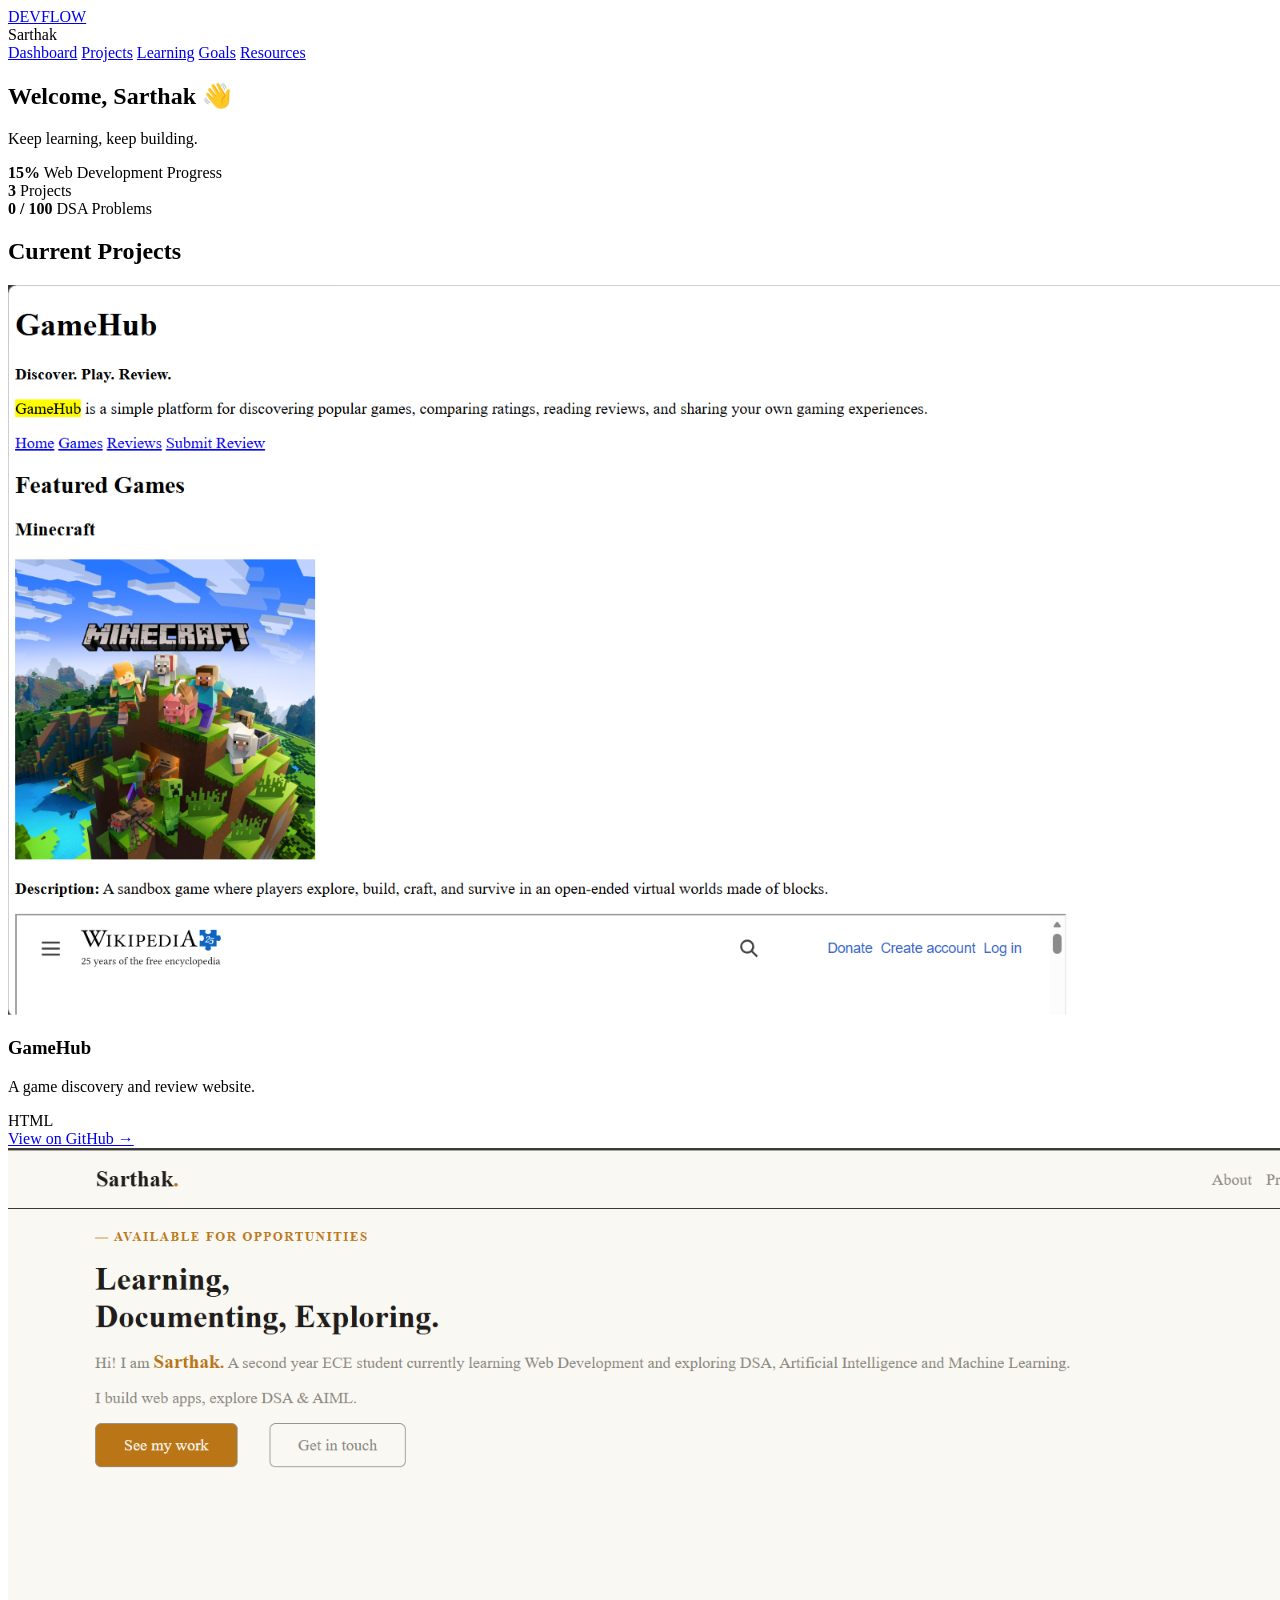
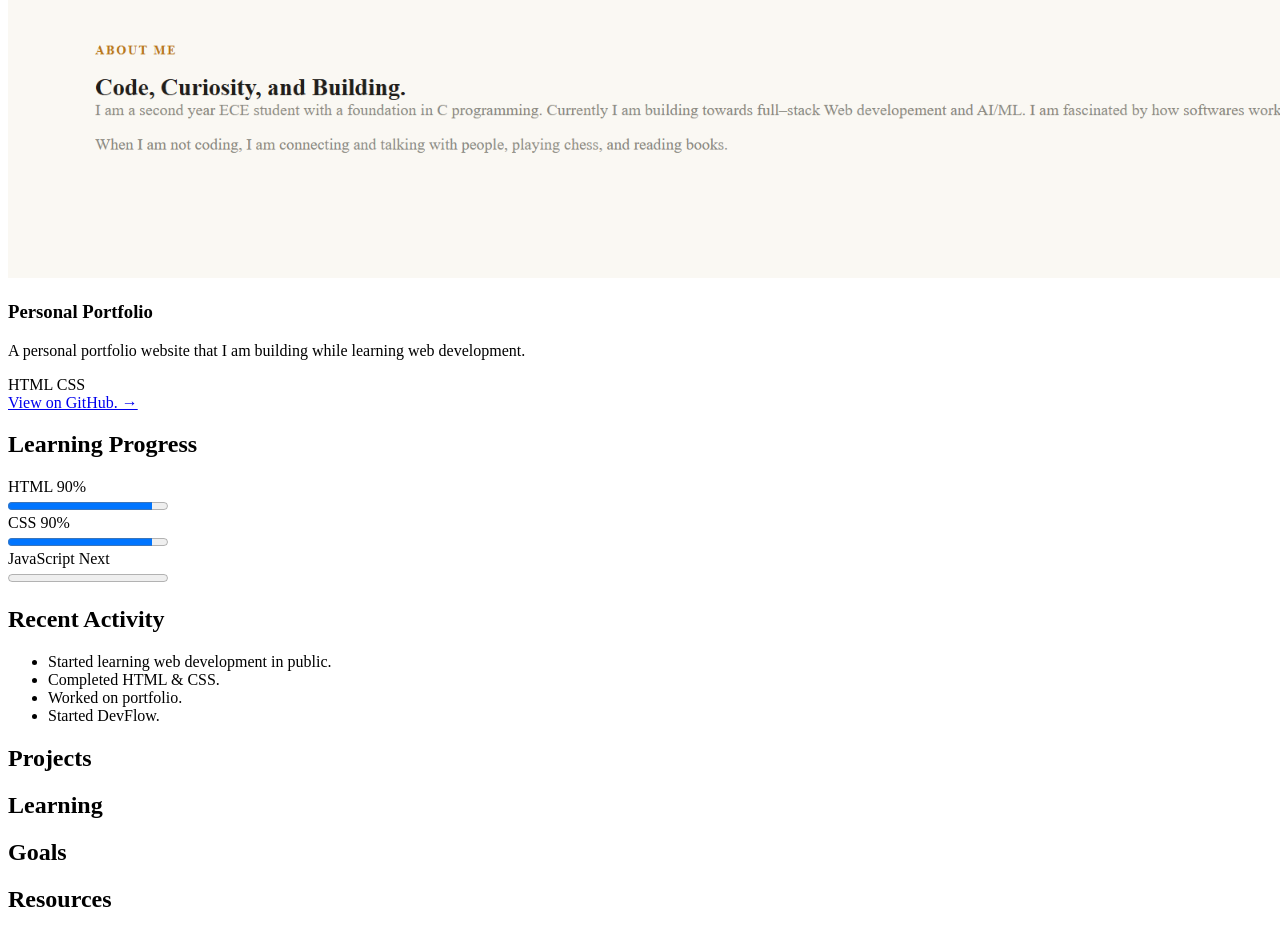
==== index.html @ 1671e9c2 "feat: add dashboard HTML structure" ====
<!doctype html>
<html lang="en">
  <head>
    <meta charset="UTF-8" />
    <meta name="viewport" content="width=device-width, initial-scale=1.0" />
    <link rel="stylesheet" href="style.css" />
    <link rel="preconnect" href="https://fonts.googleapis.com" />
    <link rel="preconnect" href="https://fonts.gstatic.com" crossorigin />

    <link
      href="https://fonts.googleapis.com/css2?family=IBM+Plex+Mono:wght@400;500;600&family=IBM+Plex+Sans:wght@400;500;600;700&display=swap"
      rel="stylesheet"
    />
    <title>DevFlow &mdash; Developer Productivity Dashboard</title>
  </head>

  <body>
    <header class="header">
      <a href="index.html" class="logo">DEVFLOW</a>

      <div class="profile">
        <span class="username">Sarthak</span>
      </div>
    </header>

    <aside class="sidebar">
      <nav>
        <a href="#dashboard">Dashboard</a>
        <a href="#projects">Projects</a>
        <a href="#learning">Learning</a>
        <a href="#goals">Goals</a>
        <a href="#resources">Resources</a>
      </nav>
    </aside>

    <main>
      <section id="dashboard">
        <header class="welcome">
          <h1>Welcome, Sarthak 👋</h1>
          <p>Keep learning, keep building.</p>
        </header>

        <div class="stats">
          <article class="stat-card">
            <strong>15%</strong>
            <span>Web Development Progress</span>
          </article>

          <article class="stat-card">
            <strong>3</strong>
            <span>Projects</span>
          </article>

          <article class="stat-card">
            <strong>0 / 100</strong>
            <span>DSA Problems</span>
          </article>
        </div>

        <section class="current-projects">
          <h2>Current Projects</h2>

          <article class="project-card">
            <img
              src="images/gamehub.png"
              alt="Screenshot of the GameHub website"
            />

            <div class="project-content">
              <h3>GameHub</h3>

              <p>A game discovery and review website.</p>

              <div class="project-tech">
                <span>HTML</span>
              </div>

              <a href="https://github.com/sarthakhire/web-dev-learning">
                View on GitHub &rarr;
              </a>
            </div>
          </article>

          <article class="project-card">
            <img
              src="images/portfolio.png"
              alt="Screenshot of portfolio website."
            />

            <div class="project-content">
              <h3>Personal Portfolio</h3>

              <p>
                A personal portfolio website that I am building while learning
                web development.
              </p>

              <div class="project-stack">
                <span>HTML</span>
                <span>CSS</span>
              </div>

              <a href="https://github.com/sarthakhire/sarthak-portfolio"
                >View on GitHub. &rarr;</a
              >
            </div>
          </article>
        </section>

        <div class="dashboard-bottom">
          <section class="learning-progress">
            <h2>Learning Progress</h2>

            <div class="progress-item">
              <div class="progress-label">
                <span>HTML</span>
                <span>90%</span>
              </div>
              <progress id="html" value="90" max="100"></progress>
            </div>

            <div class="progress-item">
              <div class="progress-label">
                <span>CSS</span>
                <span>90%</span>
              </div>
              <progress id="css" value="90" max="100"></progress>
            </div>

            <div class="progress-item">
              <div class="progress-label">
                <span>JavaScript</span>
                <span>Next</span>
              </div>
              <progress id="javascript" value="0" max="100"></progress>
            </div>
          </section>

          <section class="activity">
            <h2>Recent Activity</h2>
            <ul>
              <li>Started learning web development in public.</li>
              <li>Completed HTML &amp; CSS.</li>
              <li>Worked on portfolio.</li>
              <li>Started DevFlow.</li>
            </ul>
          </section>
        </div>
      </section>

      <section id="projects">
        <h2>Projects</h2>
      </section>
      <section id="learning">
        <h2>Learning</h2>
      </section>
      <section id="goals">
        <h2>Goals</h2>
      </section>
      <section id="resources">
        <h2>Resources</h2>
      </section>
    </main>
  </body>
</html>
---- style.css ----
:root {
    --background: #0F1024;
    --surface: #1A1B3A;
    --primary: #F5A623;
    --secondary: #7C7FE2;

    --text: #F0F0F5;
    --text-secondary: #A0A0C0;
}
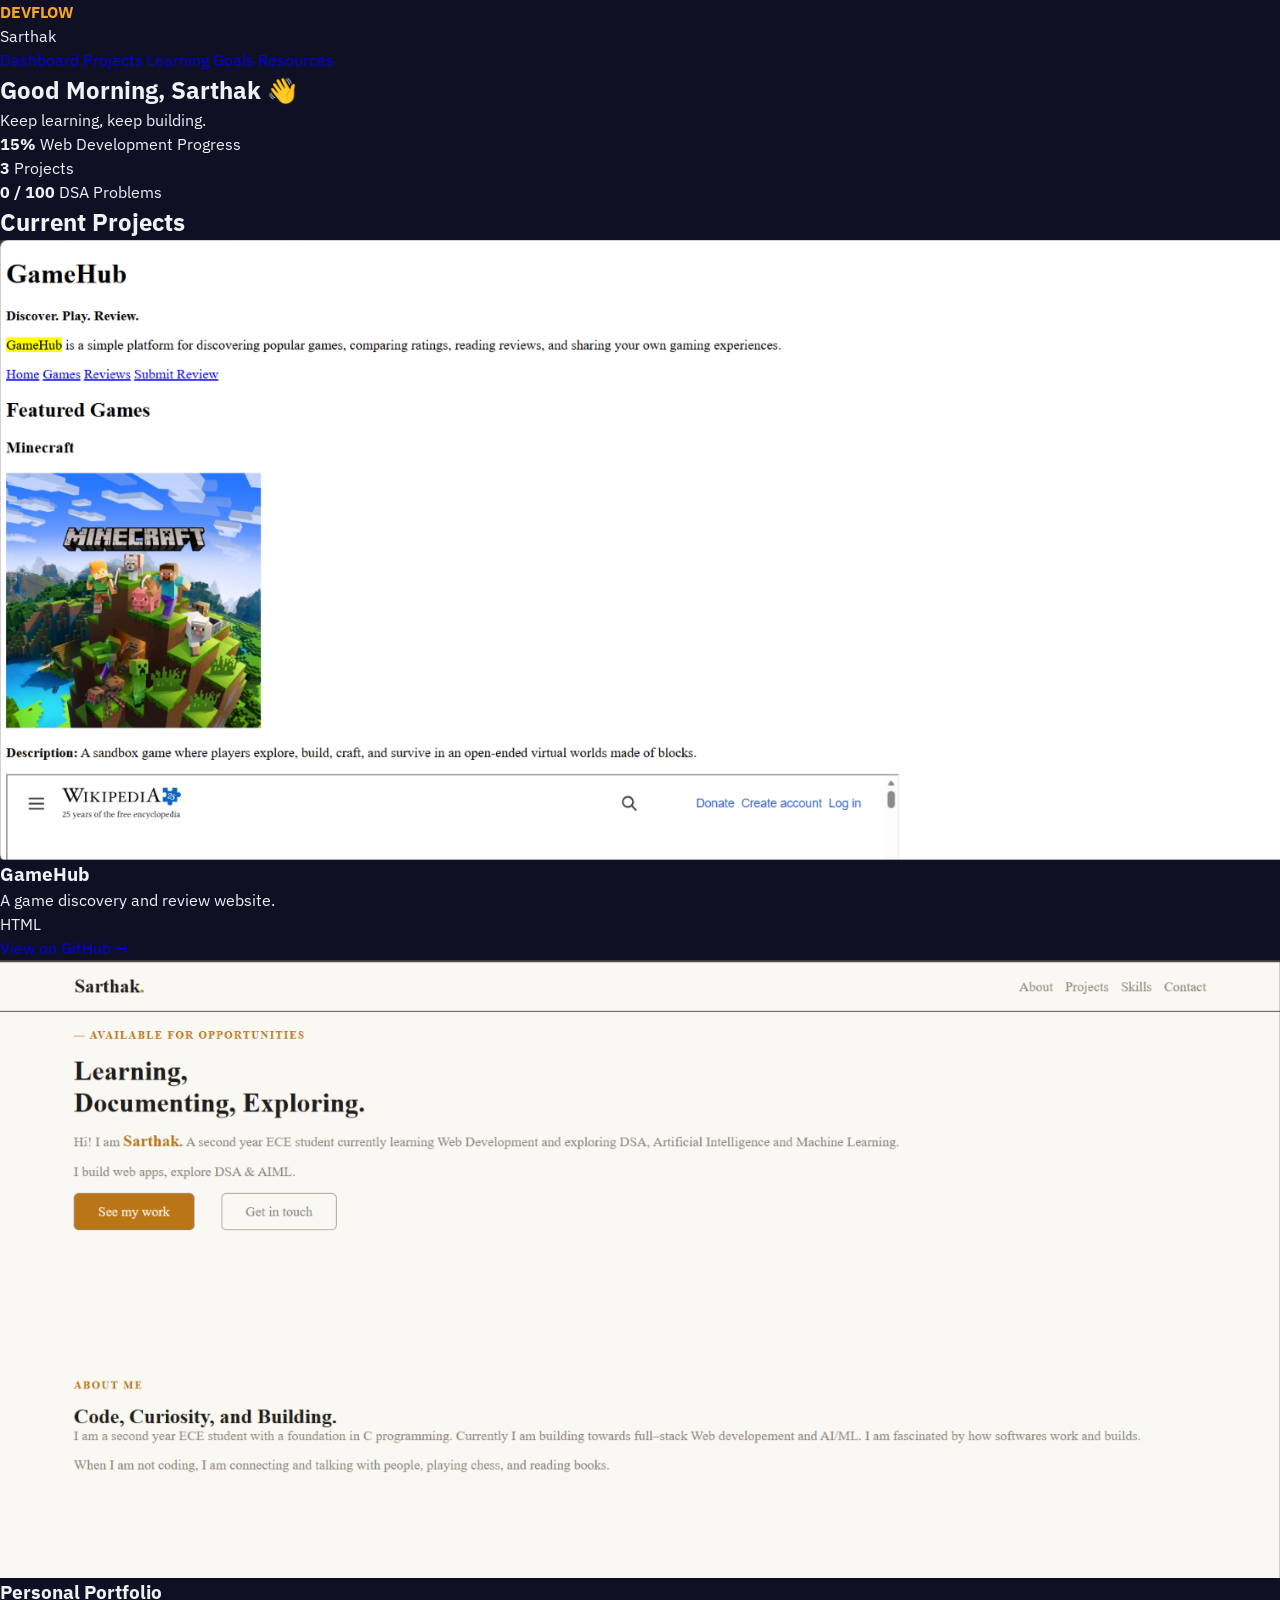
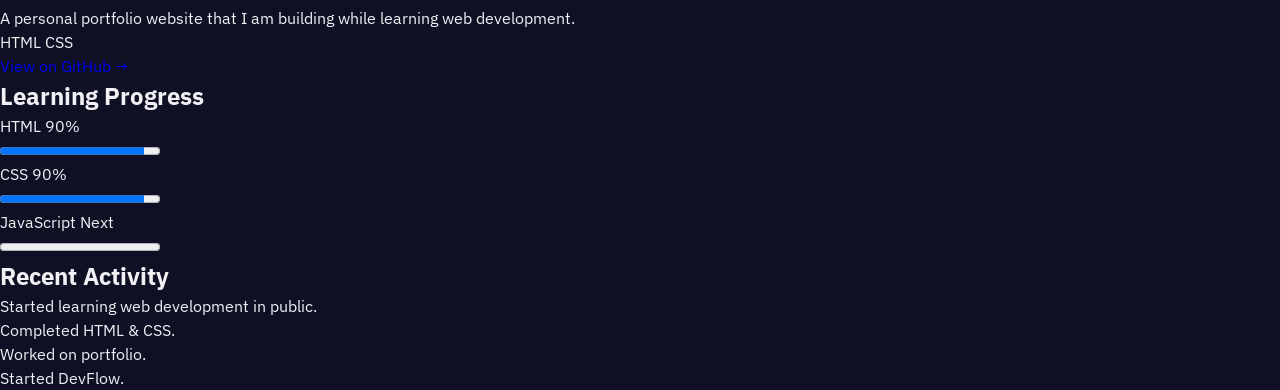
==== commit a607be82: "feat: Add CSS for styling" ====
--- a/index.html
+++ b/index.html
@@ -25,18 +25,18 @@
 
     <aside class="sidebar">
       <nav>
-        <a href="#dashboard">Dashboard</a>
-        <a href="#projects">Projects</a>
-        <a href="#learning">Learning</a>
-        <a href="#goals">Goals</a>
-        <a href="#resources">Resources</a>
+        <a href="index.html">Dashboard</a>
+        <a href="projects.html">Projects</a>
+        <a href="learning.html">Learning</a>
+        <a href="goals.html">Goals</a>
+        <a href="resources.html">Resources</a>
       </nav>
     </aside>
 
     <main>
       <section id="dashboard">
         <header class="welcome">
-          <h1>Welcome, Sarthak 👋</h1>
+          <h1>Good Morning, Sarthak 👋</h1>
           <p>Keep learning, keep building.</p>
         </header>
 
@@ -71,11 +71,15 @@
 
               <p>A game discovery and review website.</p>
 
-              <div class="project-tech">
+              <div class="project-stack">
                 <span>HTML</span>
               </div>
 
-              <a href="https://github.com/sarthakhire/web-dev-learning">
+              <a
+                href="https://github.com/sarthakhire/web-dev-learning"
+                target="_blank"
+                rel="noopener noreferrer"
+              >
                 View on GitHub &rarr;
               </a>
             </div>
@@ -84,7 +88,7 @@
           <article class="project-card">
             <img
               src="images/portfolio.png"
-              alt="Screenshot of portfolio website."
+              alt="Screenshot of Sarthak's personal portfolio website."
             />
 
             <div class="project-content">
@@ -100,8 +104,11 @@
                 <span>CSS</span>
               </div>
 
-              <a href="https://github.com/sarthakhire/sarthak-portfolio"
-                >View on GitHub. &rarr;</a
+              <a
+                href="https://github.com/sarthakhire/sarthak-portfolio"
+                target="_blank"
+                rel="noopener noreferrer"
+                >View on GitHub &rarr;</a
               >
             </div>
           </article>
@@ -147,20 +154,6 @@
           </section>
         </div>
       </section>
-
-      <section id="projects">
-        <h2>Projects</h2>
-      </section>
-      <section id="learning">
-        <h2>Learning</h2>
-      </section>
-      <section id="goals">
-        <h2>Goals</h2>
-      </section>
-      <section id="resources">
-        <h2>Resources</h2>
-      </section>
     </main>
   </body>
 </html>
-
--- a/style.css
+++ b/style.css
@@ -6,4 +6,39 @@
 
     --text: #F0F0F5;
     --text-secondary: #A0A0C0;
-}+}
+
+*{
+    margin: 0;
+    padding: 0;
+    box-sizing: border-box;
+
+}
+
+body {
+    background-color: var(--background);
+    color: var(--text);
+    font-family: 'IBM Plex Sans', sans-serif;
+    font-size: 1rem;
+    line-height: 1.5;
+    display: grid;
+}
+
+a {
+    text-decoration: none;
+}
+
+img {
+    max-width: 100%;
+    display: block;
+}
+
+ul {
+    list-style: none;
+}
+
+.logo {
+    color: var(--primary);
+    font-weight: 700;
+}
+
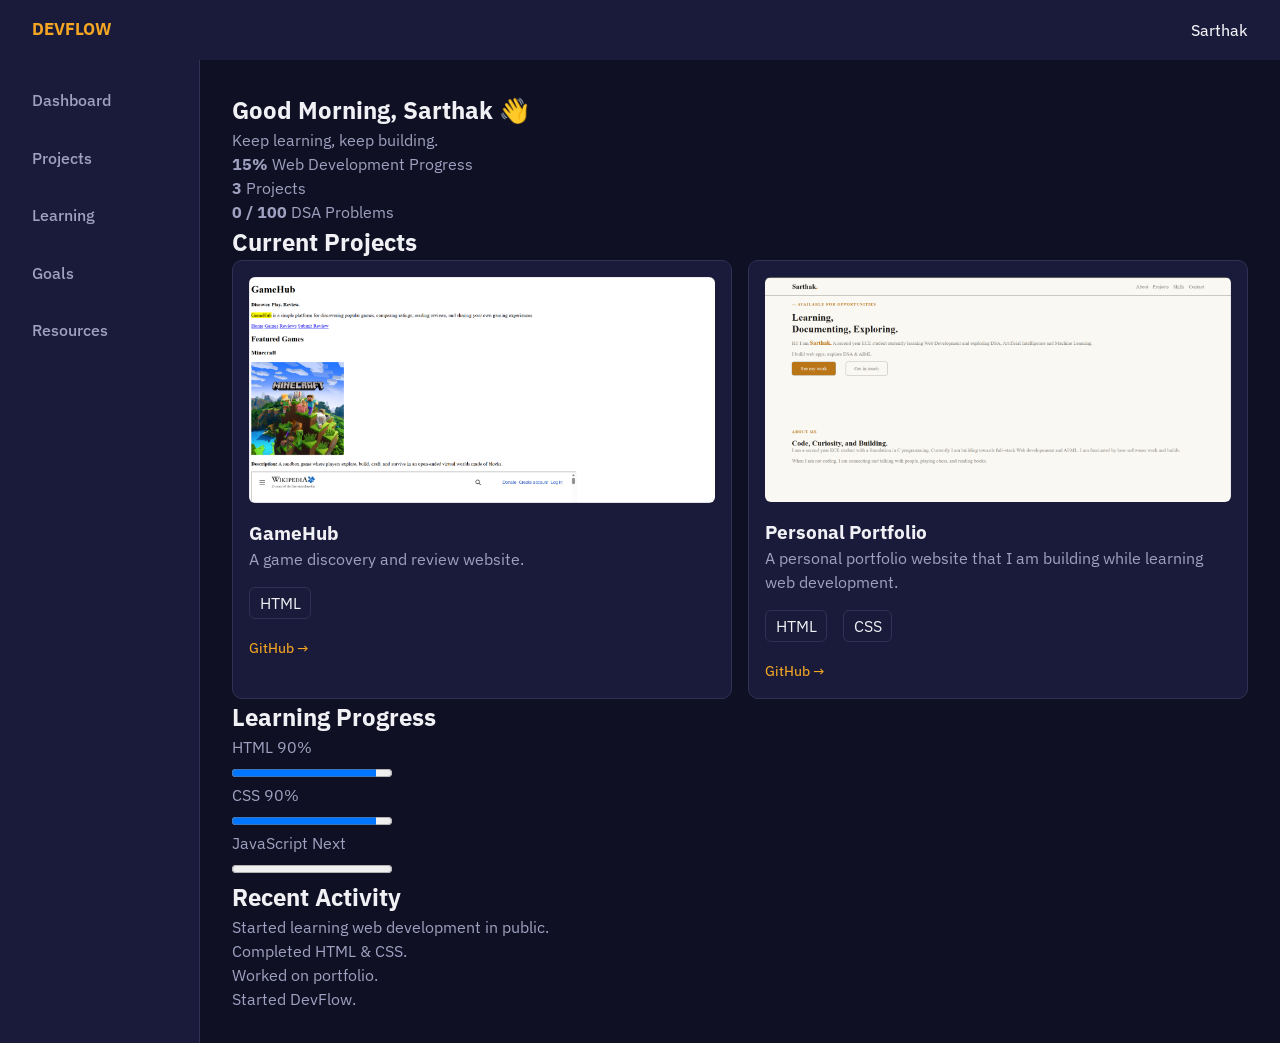
==== commit 21ec6a1d: "style: style project cards" ====
--- a/index.html
+++ b/index.html
@@ -60,58 +60,62 @@
         <section class="current-projects">
           <h2>Current Projects</h2>
 
-          <article class="project-card">
-            <img
-              src="images/gamehub.png"
-              alt="Screenshot of the GameHub website"
-            />
+          <div class="project-grid">
+            <article class="project-card">
+              <img
+                src="images/gamehub.png"
+                alt="Screenshot of the GameHub website"
+              />
 
-            <div class="project-content">
-              <h3>GameHub</h3>
+              <div class="project-content">
+                <h3>GameHub</h3>
 
-              <p>A game discovery and review website.</p>
+                <p>A game discovery and review website.</p>
 
-              <div class="project-stack">
-                <span>HTML</span>
+                <div class="project-stack">
+                  <span>HTML</span>
+                </div>
+
+                <a
+                  href="https://github.com/sarthakhire/web-dev-learning"
+                  target="_blank"
+                  rel="noopener noreferrer"
+                  class="github-link"
+                >
+                  GitHub &rarr;
+                </a>
               </div>
+            </article>
 
-              <a
-                href="https://github.com/sarthakhire/web-dev-learning"
-                target="_blank"
-                rel="noopener noreferrer"
-              >
-                View on GitHub &rarr;
-              </a>
-            </div>
-          </article>
+            <article class="project-card">
+              <img
+                src="images/portfolio.png"
+                alt="Screenshot of Sarthak's personal portfolio website."
+              />
 
-          <article class="project-card">
-            <img
-              src="images/portfolio.png"
-              alt="Screenshot of Sarthak's personal portfolio website."
-            />
+              <div class="project-content">
+                <h3>Personal Portfolio</h3>
 
-            <div class="project-content">
-              <h3>Personal Portfolio</h3>
+                <p>
+                  A personal portfolio website that I am building while learning
+                  web development.
+                </p>
 
-              <p>
-                A personal portfolio website that I am building while learning
-                web development.
-              </p>
+                <div class="project-stack">
+                  <span>HTML</span>
+                  <span>CSS</span>
+                </div>
 
-              <div class="project-stack">
-                <span>HTML</span>
-                <span>CSS</span>
+                <a
+                  href="https://github.com/sarthakhire/sarthak-portfolio"
+                  target="_blank"
+                  rel="noopener noreferrer"
+                  class="github-link"
+                  >GitHub &rarr;</a
+                >
               </div>
-
-              <a
-                href="https://github.com/sarthakhire/sarthak-portfolio"
-                target="_blank"
-                rel="noopener noreferrer"
-                >View on GitHub &rarr;</a
-              >
-            </div>
-          </article>
+            </article>
+          </div>
         </section>
 
         <div class="dashboard-bottom">
--- a/style.css
+++ b/style.css
@@ -1,44 +1,162 @@
 :root {
-    --background: #0F1024;
-    --surface: #1A1B3A;
-    --primary: #F5A623;
-    --secondary: #7C7FE2;
-
-    --text: #F0F0F5;
-    --text-secondary: #A0A0C0;
+  --background: #0f1024;
+  --surface: #1a1b3a;
+  --primary: #f5a623;
+  --secondary: #7c7ff2;
+  --text: #f0f0f5;
+  --text-secondary: #a0a0c0;
+  --border: #303154;
 }
 
-*{
-    margin: 0;
-    padding: 0;
-    box-sizing: border-box;
-
+* {
+  margin: 0;
+  padding: 0;
+  box-sizing: border-box;
 }
 
 body {
-    background-color: var(--background);
-    color: var(--text);
-    font-family: 'IBM Plex Sans', sans-serif;
-    font-size: 1rem;
-    line-height: 1.5;
-    display: grid;
+  background-color: var(--background);
+  color: var(--text-secondary);
+  font-family: "IBM Plex Sans", sans-serif;
+  font-size: 1rem;
+  line-height: 1.5;
+  display: grid;
+  grid-template-rows: 60px 1fr;
+  grid-template-columns: 200px 1fr;
+  grid-template-areas:
+    "header header"
+    "sidebar main";
+}
+
+.header {
+  grid-area: header;
+  display: flex;
+  justify-content: space-between;
+  align-items: center;
+  padding: 0.2rem 2rem;
+  background-color: var(--surface);
+  color: var(--text);
+}
+
+h1, h2, h3 {
+  color: var(--text);
+}
+
+.logo {
+  color: var(--primary);
+  font-size: 1.05rem;
+  font-weight: 700;
+  transition: transform 0.3s ease-out;
+}
+
+.logo:hover {
+  transform: scale(1.03);
+}
+
+.username {
+  font-weight: 450;
+  transition: font-weight 0.3s ease-in-out;
+}
+
+.sidebar {
+  grid-area: sidebar;
+  padding: 1rem;
+  background-color: var(--surface);
+  border-right: 1px solid var(--border);
+}
+
+nav {
+  display: flex;
+  flex-direction: column;
+  gap: 0.6rem;
+}
+
+nav a {
+  color: var(--text-secondary);
+  font-size: 1rem;
+  font-weight: 500;
+
+  border-radius: 8px;
+  padding: 0.75rem 1rem;
+  transition:
+    transform 0.2s ease-in-out,
+    color 0.2s ease-in-out;
+}
+
+nav a:hover {
+  transform: translateX(5px);
+  color: var(--text);
+}
+
+main {
+  grid-area: main;
+  padding: 2rem;
 }
 
 a {
-    text-decoration: none;
+  text-decoration: none;
 }
 
 img {
-    max-width: 100%;
-    display: block;
+  max-width: 100%;
+  display: block;
 }
 
 ul {
-    list-style: none;
+  list-style: none;
 }
 
-.logo {
-    color: var(--primary);
-    font-weight: 700;
+.project-grid {
+  display: grid;
+  grid-template-columns: 1fr 1fr;
+  gap: 1rem;
 }
 
+.project-card {
+  background-color: var(--surface);
+  border: 1px solid var(--border);
+  border-radius: 10px;
+  transition: border-color 0.3s linear;
+  padding: 1rem;
+}
+
+.project-card:hover {
+  border-color: var(--secondary);
+}
+
+.project-card img {
+  margin-bottom: 1rem;
+  width: 100%;
+  border-radius: 6px;
+}
+
+.project-content {
+  color: var(--text-secondary);
+}
+.project-content h3 {
+  color: var(--text);
+}
+
+.project-stack {
+  display: flex;
+  gap: 1rem;
+  color: var(--text);
+  margin-top: 1rem;
+  margin-bottom: 1rem;
+}
+
+.project-stack span {
+  border: 1px solid var(--border);
+  border-radius: 6px;
+  padding: 0.2rem 0.6rem;
+}
+
+.github-link {
+  color: var(--primary);
+  font-size: 0.85rem;
+  font-weight: 450;
+}
+
+.github-link:hover{
+  border-bottom: 1px solid var(--secondary);
+}
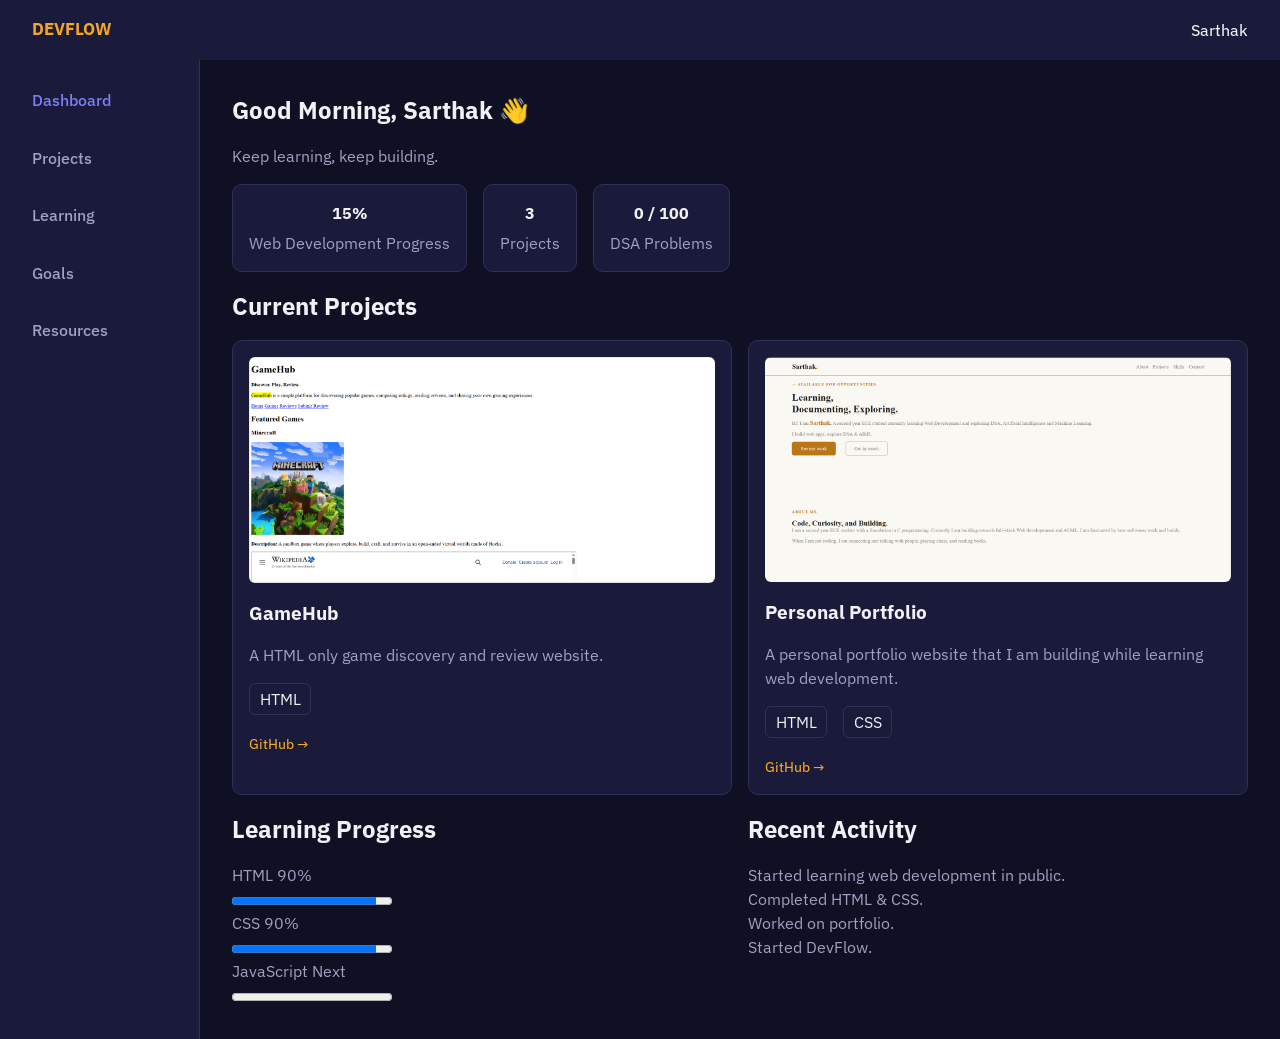
==== commit 26953493: "feat: add active state to dashboard" ====
--- a/index.html
+++ b/index.html
@@ -25,11 +25,11 @@
 
     <aside class="sidebar">
       <nav>
-        <a href="index.html">Dashboard</a>
-        <a href="projects.html">Projects</a>
-        <a href="learning.html">Learning</a>
-        <a href="goals.html">Goals</a>
-        <a href="resources.html">Resources</a>
+        <a href="index.html" class="active">Dashboard</a>
+        <a href="projects.html" >Projects</a>
+        <a href="learning.html" >Learning</a>
+        <a href="goals.html" >Goals</a>
+        <a href="resources.html" >Resources</a>
       </nav>
     </aside>
 
@@ -70,7 +70,7 @@
               <div class="project-content">
                 <h3>GameHub</h3>
 
-                <p>A game discovery and review website.</p>
+                <p>A HTML only game discovery and review website.</p>
 
                 <div class="project-stack">
                   <span>HTML</span>
--- a/style.css
+++ b/style.css
@@ -38,8 +38,15 @@
   color: var(--text);
 }
 
-h1, h2, h3 {
-  color: var(--text);
+h1,
+h2,
+h3 {
+  color: var(--text);
+  margin-bottom: 1rem;
+}
+
+.welcome {
+  margin-bottom: 1rem;
 }
 
 .logo {
@@ -55,7 +62,6 @@
 
 .username {
   font-weight: 450;
-  transition: font-weight 0.3s ease-in-out;
 }
 
 .sidebar {
@@ -88,6 +94,10 @@
   color: var(--text);
 }
 
+nav a.active {
+color:  var(--secondary);
+}
+
 main {
   grid-area: main;
   padding: 2rem;
@@ -104,19 +114,48 @@
 
 ul {
   list-style: none;
-}
-
-.project-grid {
-  display: grid;
-  grid-template-columns: 1fr 1fr;
-  gap: 1rem;
-}
-
-.project-card {
-  background-color: var(--surface);
+  padding: 0;
+  margin: 0;
+}
+
+.stats {
+  display: flex;
+  gap: 1rem;
+  margin-bottom: 1rem;
+}
+
+.stat-card {
+  background-color: var(--surface);
+  display: grid;
+  gap: 6px;
+  text-align: center;
   border: 1px solid var(--border);
   border-radius: 10px;
-  transition: border-color 0.3s linear;
+  padding: 1rem;
+  transition: border-color 0.3s ease;
+}
+
+.stat-card strong {
+  color: var(--text);
+  
+}
+
+.stat-card:hover {
+  border-color: var(--secondary);
+}
+
+.project-grid {
+  display: grid;
+  grid-template-columns: 1fr 1fr;
+  gap: 1rem;
+  margin-bottom: 1rem;
+}
+
+.project-card {
+  background-color: var(--surface);
+  border: 1px solid var(--border);
+  border-radius: 10px;
+  transition: border-color 0.3s ease;
   padding: 1rem;
 }
 
@@ -155,8 +194,17 @@
   color: var(--primary);
   font-size: 0.85rem;
   font-weight: 450;
-}
-
-.github-link:hover{
+  border-bottom: 1px solid transparent;
+  transition: border-color 0.2s ease;
+}
+
+.github-link:hover {
   border-bottom: 1px solid var(--secondary);
 }
+
+.dashboard-bottom {
+  display: grid;
+  grid-template-columns: 1fr 1fr;
+  gap: 1rem;
+}
+
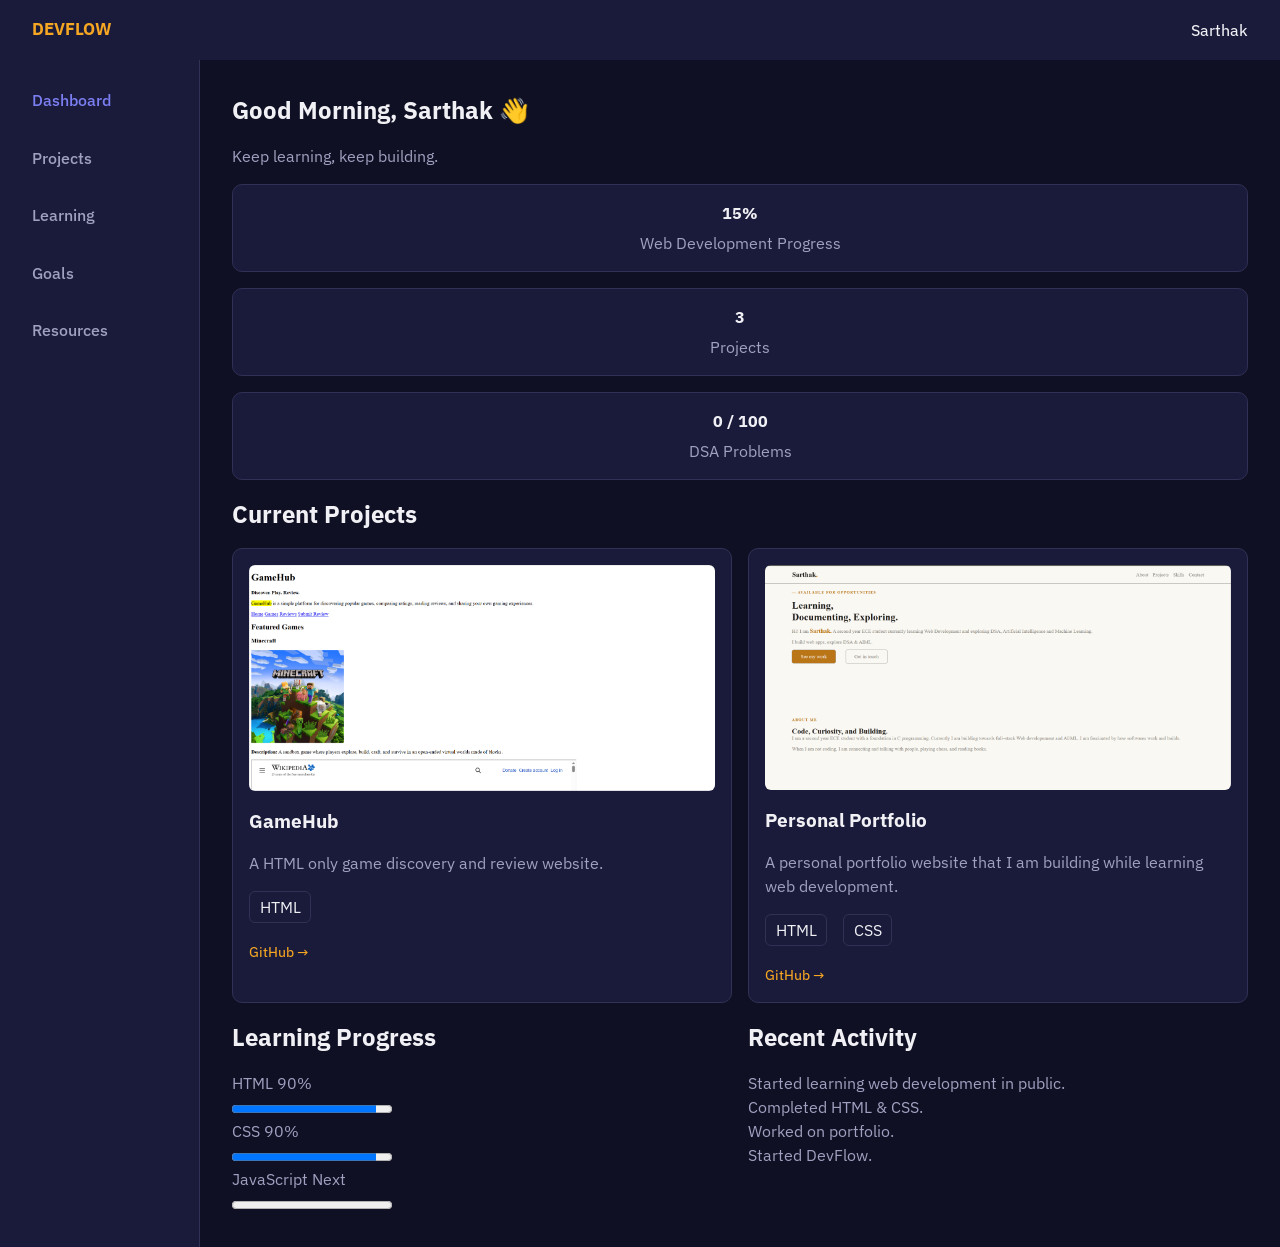
==== commit b8d858c5: "feat: add active link effect on navbar links" ====
--- a/index.html
+++ b/index.html
@@ -26,10 +26,10 @@
     <aside class="sidebar">
       <nav>
         <a href="index.html" class="active">Dashboard</a>
-        <a href="projects.html" >Projects</a>
-        <a href="learning.html" >Learning</a>
-        <a href="goals.html" >Goals</a>
-        <a href="resources.html" >Resources</a>
+        <a href="projects.html">Projects</a>
+        <a href="learning.html">Learning</a>
+        <a href="goals.html">Goals</a>
+        <a href="resources.html">Resources</a>
       </nav>
     </aside>
 
--- a/style.css
+++ b/style.css
@@ -119,7 +119,7 @@
 }
 
 .stats {
-  display: flex;
+  display: grid;
   gap: 1rem;
   margin-bottom: 1rem;
 }
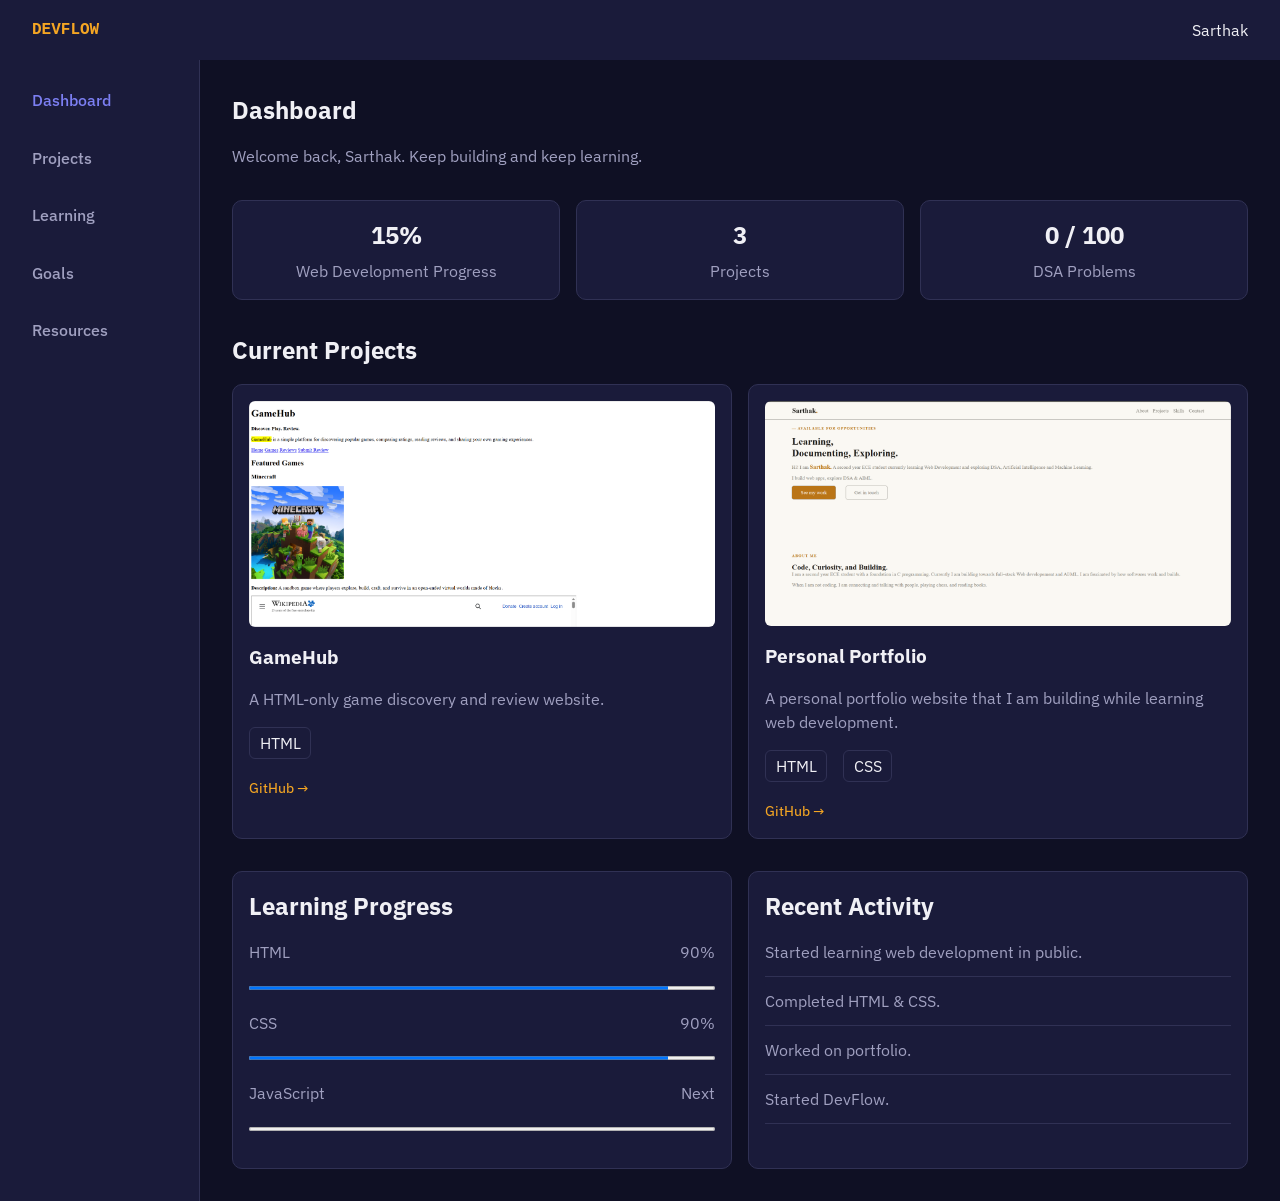
==== commit da1cf273: "add all other pages and styled them all" ====
--- a/index.html
+++ b/index.html
@@ -2,8 +2,10 @@
 <html lang="en">
   <head>
     <meta charset="UTF-8" />
+
     <meta name="viewport" content="width=device-width, initial-scale=1.0" />
-    <link rel="stylesheet" href="style.css" />
+
+    <!-- Google Fonts -->
     <link rel="preconnect" href="https://fonts.googleapis.com" />
     <link rel="preconnect" href="https://fonts.gstatic.com" crossorigin />
 
@@ -11,10 +13,15 @@
       href="https://fonts.googleapis.com/css2?family=IBM+Plex+Mono:wght@400;500;600&family=IBM+Plex+Sans:wght@400;500;600;700&display=swap"
       rel="stylesheet"
     />
-    <title>DevFlow &mdash; Developer Productivity Dashboard</title>
+
+    <!-- CSS -->
+    <link rel="stylesheet" href="style.css" />
+
+    <title>DevFlow | Dashboard</title>
   </head>
 
   <body>
+    <!-- Header -->
     <header class="header">
       <a href="index.html" class="logo">DEVFLOW</a>
 
@@ -23,6 +30,7 @@
       </div>
     </header>
 
+    <!-- Sidebar -->
     <aside class="sidebar">
       <nav>
         <a href="index.html" class="active">Dashboard</a>
@@ -33,131 +41,144 @@
       </nav>
     </aside>
 
+    <!-- Main Content -->
     <main>
-      <section id="dashboard">
-        <header class="welcome">
-          <h1>Good Morning, Sarthak 👋</h1>
-          <p>Keep learning, keep building.</p>
-        </header>
+      <!-- Welcome -->
+      <section class="welcome">
+        <h1>Dashboard</h1>
 
-        <div class="stats">
-          <article class="stat-card">
-            <strong>15%</strong>
-            <span>Web Development Progress</span>
+        <p>Welcome back, Sarthak. Keep building and keep learning.</p>
+      </section>
+
+      <!-- Statistics -->
+      <section class="stats">
+        <article class="stat-card">
+          <strong>15%</strong>
+          <span>Web Development Progress</span>
+        </article>
+
+        <article class="stat-card">
+          <strong>3</strong>
+          <span>Projects</span>
+        </article>
+
+        <article class="stat-card">
+          <strong>0 / 100</strong>
+          <span>DSA Problems</span>
+        </article>
+      </section>
+
+      <!-- Current Projects -->
+      <section class="current-projects">
+        <h2>Current Projects</h2>
+
+        <div class="project-grid">
+          <!-- GameHub -->
+          <article class="project-card">
+            <img
+              src="images/gamehub.png"
+              alt="Screenshot of the GameHub website"
+            />
+
+            <div class="project-content">
+              <h3>GameHub</h3>
+
+              <p>A HTML-only game discovery and review website.</p>
+
+              <div class="project-stack">
+                <span>HTML</span>
+              </div>
+
+              <a
+                href="https://github.com/sarthakhire/web-dev-learning"
+                target="_blank"
+                rel="noopener noreferrer"
+                class="github-link"
+              >
+                GitHub &rarr;
+              </a>
+            </div>
           </article>
 
-          <article class="stat-card">
-            <strong>3</strong>
-            <span>Projects</span>
-          </article>
+          <!-- Portfolio -->
+          <article class="project-card">
+            <img
+              src="images/portfolio.png"
+              alt="Screenshot of Sarthak's personal portfolio website"
+            />
 
-          <article class="stat-card">
-            <strong>0 / 100</strong>
-            <span>DSA Problems</span>
+            <div class="project-content">
+              <h3>Personal Portfolio</h3>
+
+              <p>
+                A personal portfolio website that I am building while learning
+                web development.
+              </p>
+
+              <div class="project-stack">
+                <span>HTML</span>
+                <span>CSS</span>
+              </div>
+
+              <a
+                href="https://github.com/sarthakhire/sarthak-portfolio"
+                target="_blank"
+                rel="noopener noreferrer"
+                class="github-link"
+              >
+                GitHub &rarr;
+              </a>
+            </div>
           </article>
         </div>
+      </section>
 
-        <section class="current-projects">
-          <h2>Current Projects</h2>
+      <!-- Bottom Dashboard -->
+      <div class="dashboard-bottom">
+        <!-- Learning Progress -->
+        <section class="learning-progress">
+          <h2>Learning Progress</h2>
 
-          <div class="project-grid">
-            <article class="project-card">
-              <img
-                src="images/gamehub.png"
-                alt="Screenshot of the GameHub website"
-              />
+          <div class="progress-item">
+            <div class="progress-label">
+              <span>HTML</span>
+              <span>90%</span>
+            </div>
 
-              <div class="project-content">
-                <h3>GameHub</h3>
+            <progress id="html" value="90" max="100"></progress>
+          </div>
 
-                <p>A HTML only game discovery and review website.</p>
+          <div class="progress-item">
+            <div class="progress-label">
+              <span>CSS</span>
+              <span>90%</span>
+            </div>
 
-                <div class="project-stack">
-                  <span>HTML</span>
-                </div>
+            <progress id="css" value="90" max="100"></progress>
+          </div>
 
-                <a
-                  href="https://github.com/sarthakhire/web-dev-learning"
-                  target="_blank"
-                  rel="noopener noreferrer"
-                  class="github-link"
-                >
-                  GitHub &rarr;
-                </a>
-              </div>
-            </article>
+          <div class="progress-item">
+            <div class="progress-label">
+              <span>JavaScript</span>
+              <span>Next</span>
+            </div>
 
-            <article class="project-card">
-              <img
-                src="images/portfolio.png"
-                alt="Screenshot of Sarthak's personal portfolio website."
-              />
-
-              <div class="project-content">
-                <h3>Personal Portfolio</h3>
-
-                <p>
-                  A personal portfolio website that I am building while learning
-                  web development.
-                </p>
-
-                <div class="project-stack">
-                  <span>HTML</span>
-                  <span>CSS</span>
-                </div>
-
-                <a
-                  href="https://github.com/sarthakhire/sarthak-portfolio"
-                  target="_blank"
-                  rel="noopener noreferrer"
-                  class="github-link"
-                  >GitHub &rarr;</a
-                >
-              </div>
-            </article>
+            <progress id="javascript" value="0" max="100"></progress>
           </div>
         </section>
 
-        <div class="dashboard-bottom">
-          <section class="learning-progress">
-            <h2>Learning Progress</h2>
+        <!-- Recent Activity -->
+        <section class="activity">
+          <h2>Recent Activity</h2>
 
-            <div class="progress-item">
-              <div class="progress-label">
-                <span>HTML</span>
-                <span>90%</span>
-              </div>
-              <progress id="html" value="90" max="100"></progress>
-            </div>
-
-            <div class="progress-item">
-              <div class="progress-label">
-                <span>CSS</span>
-                <span>90%</span>
-              </div>
-              <progress id="css" value="90" max="100"></progress>
-            </div>
-
-            <div class="progress-item">
-              <div class="progress-label">
-                <span>JavaScript</span>
-                <span>Next</span>
-              </div>
-              <progress id="javascript" value="0" max="100"></progress>
-            </div>
-          </section>
-
-          <section class="activity">
-            <h2>Recent Activity</h2>
-            <ul>
-              <li>Started learning web development in public.</li>
-              <li>Completed HTML &amp; CSS.</li>
-              <li>Worked on portfolio.</li>
-              <li>Started DevFlow.</li>
-            </ul>
-          </section>
-        </div>
-      </section>
+          <ul>
+            <li>Started learning web development in public.</li>
+            <li>Completed HTML &amp; CSS.</li>
+            <li>Worked on portfolio.</li>
+            <li>Started DevFlow.</li>
+          </ul>
+        </section>
+      </div>
     </main>
   </body>
 </html>
--- a/style.css
+++ b/style.css
@@ -1,3 +1,7 @@
+/* ==================== */
+/* CSS Variables         */
+/* ==================== */
+
 :root {
   --background: #0f1024;
   --surface: #1a1b3a;
@@ -8,101 +12,16 @@
   --border: #303154;
 }
 
+/* ==================== */
+/* Reset                 */
+/* ==================== */
+
 * {
   margin: 0;
   padding: 0;
   box-sizing: border-box;
 }
 
-body {
-  background-color: var(--background);
-  color: var(--text-secondary);
-  font-family: "IBM Plex Sans", sans-serif;
-  font-size: 1rem;
-  line-height: 1.5;
-  display: grid;
-  grid-template-rows: 60px 1fr;
-  grid-template-columns: 200px 1fr;
-  grid-template-areas:
-    "header header"
-    "sidebar main";
-}
-
-.header {
-  grid-area: header;
-  display: flex;
-  justify-content: space-between;
-  align-items: center;
-  padding: 0.2rem 2rem;
-  background-color: var(--surface);
-  color: var(--text);
-}
-
-h1,
-h2,
-h3 {
-  color: var(--text);
-  margin-bottom: 1rem;
-}
-
-.welcome {
-  margin-bottom: 1rem;
-}
-
-.logo {
-  color: var(--primary);
-  font-size: 1.05rem;
-  font-weight: 700;
-  transition: transform 0.3s ease-out;
-}
-
-.logo:hover {
-  transform: scale(1.03);
-}
-
-.username {
-  font-weight: 450;
-}
-
-.sidebar {
-  grid-area: sidebar;
-  padding: 1rem;
-  background-color: var(--surface);
-  border-right: 1px solid var(--border);
-}
-
-nav {
-  display: flex;
-  flex-direction: column;
-  gap: 0.6rem;
-}
-
-nav a {
-  color: var(--text-secondary);
-  font-size: 1rem;
-  font-weight: 500;
-
-  border-radius: 8px;
-  padding: 0.75rem 1rem;
-  transition:
-    transform 0.2s ease-in-out,
-    color 0.2s ease-in-out;
-}
-
-nav a:hover {
-  transform: translateX(5px);
-  color: var(--text);
-}
-
-nav a.active {
-color:  var(--secondary);
-}
-
-main {
-  grid-area: main;
-  padding: 2rem;
-}
-
 a {
   text-decoration: none;
 }
@@ -118,93 +37,475 @@
   margin: 0;
 }
 
+/* ==================== */
+/* Body Layout           */
+/* ==================== */
+
+body {
+  background-color: var(--background);
+  color: var(--text-secondary);
+
+  font-family: "IBM Plex Sans", sans-serif;
+  font-size: 1rem;
+  line-height: 1.5;
+
+  display: grid;
+
+  grid-template-rows: 60px 1fr;
+  grid-template-columns: 200px 1fr;
+
+  grid-template-areas:
+    "header header"
+    "sidebar main";
+}
+
+/* ==================== */
+/* Header                */
+/* ==================== */
+
+.header {
+  grid-area: header;
+
+  background-color: var(--surface);
+  color: var(--text);
+
+  display: flex;
+  justify-content: space-between;
+  align-items: center;
+
+  padding: 0.2rem 2rem;
+}
+
+.logo {
+  color: var(--primary);
+
+  font-family: "IBM Plex Mono", monospace;
+  font-weight: 600;
+
+  transition: transform 0.2s ease-in-out;
+}
+
+.logo:hover {
+  transform: scale(1.03);
+}
+
+/* ==================== */
+/* Sidebar               */
+/* ==================== */
+
+.sidebar {
+  grid-area: sidebar;
+
+  background-color: var(--surface);
+
+  border-right: 1px solid var(--border);
+
+  padding: 1rem;
+}
+
+.sidebar nav {
+  display: flex;
+  flex-direction: column;
+  gap: 0.6rem;
+}
+
+/* ==================== */
+/* Navigation            */
+/* ==================== */
+
+nav a {
+  color: var(--text-secondary);
+
+  font-size: 1rem;
+  font-weight: 500;
+
+  border-radius: 8px;
+
+  padding: 0.75rem 1rem;
+
+  transition:
+    transform 0.2s ease-in-out,
+    color 0.2s ease-in-out;
+}
+
+nav a:hover {
+  transform: translateX(5px);
+  color: var(--text);
+}
+
+nav a.active {
+  color: var(--secondary);
+}
+
+/* ==================== */
+/* Main                  */
+/* ==================== */
+
+main {
+  grid-area: main;
+
+  padding: 2rem;
+}
+
+/* ==================== */
+/* Headings              */
+/* ==================== */
+
+h1,
+h2,
+h3 {
+  color: var(--text);
+
+  margin-bottom: 1rem;
+}
+
+/* ==================== */
+/* Welcome               */
+/* ==================== */
+
+.welcome {
+  margin-bottom: 2rem;
+}
+
+.welcome p {
+  color: var(--text-secondary);
+}
+
+/* ==================== */
+/* Statistics            */
+/* ==================== */
+
 .stats {
   display: grid;
+
+  grid-template-columns: repeat(3, 1fr);
+
   gap: 1rem;
+
+  margin-bottom: 2rem;
+}
+
+.stat-card {
+  background-color: var(--surface);
+
+  display: grid;
+  gap: 6px;
+
+  text-align: center;
+
+  border: 1px solid var(--border);
+  border-radius: 10px;
+
+  padding: 1rem;
+
+  transition: border-color 0.3s ease;
+}
+
+.stat-card strong {
+  color: var(--text);
+
+  font-size: 1.5rem;
+}
+
+.stat-card:hover {
+  border-color: var(--secondary);
+}
+
+/* ==================== */
+/* Current Projects      */
+/* ==================== */
+
+.current-projects {
+  margin-bottom: 2rem;
+}
+
+.project-grid {
+  display: grid;
+
+  grid-template-columns: 1fr 1fr;
+
+  gap: 1rem;
+}
+
+.project-card {
+  background-color: var(--surface);
+
+  border: 1px solid var(--border);
+  border-radius: 10px;
+
+  padding: 1rem;
+
+  transition: border-color 0.3s ease;
+}
+
+.project-card:hover {
+  border-color: var(--secondary);
+}
+
+.project-card img {
+  width: 100%;
+
   margin-bottom: 1rem;
-}
-
-.stat-card {
-  background-color: var(--surface);
-  display: grid;
-  gap: 6px;
-  text-align: center;
+
+  border-radius: 6px;
+}
+
+.project-content {
+  color: var(--text-secondary);
+}
+
+.project-content h3 {
+  color: var(--text);
+}
+
+/* ==================== */
+/* Project Stack         */
+/* ==================== */
+
+.project-stack {
+  display: flex;
+
+  gap: 1rem;
+
+  color: var(--text);
+
+  margin-top: 1rem;
+  margin-bottom: 1rem;
+}
+
+.project-stack span {
+  border: 1px solid var(--border);
+
+  border-radius: 6px;
+
+  padding: 0.2rem 0.6rem;
+}
+
+/* ==================== */
+/* GitHub Link           */
+/* ==================== */
+
+.github-link {
+  color: var(--primary);
+
+  font-size: 0.85rem;
+  font-weight: 450;
+
+  border-bottom: 1px solid transparent;
+
+  transition: border-color 0.2s ease;
+}
+
+.github-link:hover {
+  border-bottom-color: var(--secondary);
+}
+
+/* ==================== */
+/* Dashboard Bottom      */
+/* ==================== */
+
+.dashboard-bottom {
+  display: grid;
+
+  grid-template-columns: 1fr 1fr;
+
+  gap: 1rem;
+}
+
+.learning-progress,
+.activity {
+  background-color: var(--surface);
+
+  border: 1px solid var(--border);
+  border-radius: 10px;
+
+  padding: 1rem;
+}
+
+/* ==================== */
+/* Learning Progress     */
+/* ==================== */
+
+.progress-item {
+  margin-bottom: 1rem;
+}
+
+.progress-label {
+  display: flex;
+
+  justify-content: space-between;
+
+  margin-bottom: 0.4rem;
+}
+
+progress {
+  width: 100%;
+  height: 8px;
+}
+
+/* ==================== */
+/* Recent Activity       */
+/* ==================== */
+
+.activity ul {
+  display: flex;
+
+  flex-direction: column;
+
+  gap: 0.75rem;
+}
+
+.activity li {
+  color: var(--text-secondary);
+
+  padding-bottom: 0.75rem;
+
+  border-bottom: 1px solid var(--border);
+}
+
+.learning-page > p,
+.projects > p,
+.goals-page > p,
+.resources-page > p {
+  margin-bottom: 2rem;
+}
+
+/* Learning */
+
+.learning-section {
+  margin-bottom: 2rem;
+}
+
+.learning-section .learning-progress {
+  max-width: 800px;
+}
+
+/* Learning list */
+
+.learning-list {
+  display: flex;
+  flex-direction: column;
+  gap: 0.75rem;
+}
+
+.learning-list li {
+  background-color: var(--surface);
+  border: 1px solid var(--border);
+  border-radius: 8px;
+  padding: 0.75rem 1rem;
+}
+
+/* Goals */
+
+.goal-section {
+  margin-bottom: 2rem;
+}
+
+.goal-grid {
+  display: grid;
+  grid-template-columns: repeat(3, 1fr);
+  gap: 1rem;
+}
+
+.goal-card {
+  background-color: var(--surface);
   border: 1px solid var(--border);
   border-radius: 10px;
   padding: 1rem;
+
   transition: border-color 0.3s ease;
 }
 
-.stat-card strong {
-  color: var(--text);
-  
-}
-
-.stat-card:hover {
+.goal-card:hover {
   border-color: var(--secondary);
 }
 
-.project-grid {
-  display: grid;
-  grid-template-columns: 1fr 1fr;
+.goal-card h3 {
+  color: var(--text);
+}
+
+/* Resources */
+
+.resource-section {
+  margin-bottom: 2rem;
+}
+
+.resource-grid {
+  display: grid;
+  grid-template-columns: repeat(2, 1fr);
   gap: 1rem;
+}
+
+.resource-card {
+  background-color: var(--surface);
+  border: 1px solid var(--border);
+  border-radius: 10px;
+  padding: 1rem;
+
+  transition: border-color 0.3s ease;
+}
+
+.resource-card:hover {
+  border-color: var(--secondary);
+}
+
+.resource-card h3 {
+  color: var(--text);
+}
+
+.resource-card p {
   margin-bottom: 1rem;
 }
 
-.project-card {
-  background-color: var(--surface);
-  border: 1px solid var(--border);
-  border-radius: 10px;
-  transition: border-color 0.3s ease;
-  padding: 1rem;
-}
-
-.project-card:hover {
-  border-color: var(--secondary);
-}
-
-.project-card img {
-  margin-bottom: 1rem;
-  width: 100%;
-  border-radius: 6px;
-}
-
-.project-content {
-  color: var(--text-secondary);
-}
-.project-content h3 {
-  color: var(--text);
-}
-
-.project-stack {
-  display: flex;
-  gap: 1rem;
-  color: var(--text);
-  margin-top: 1rem;
-  margin-bottom: 1rem;
-}
-
-.project-stack span {
-  border: 1px solid var(--border);
-  border-radius: 6px;
-  padding: 0.2rem 0.6rem;
-}
-
-.github-link {
-  color: var(--primary);
-  font-size: 0.85rem;
-  font-weight: 450;
-  border-bottom: 1px solid transparent;
-  transition: border-color 0.2s ease;
-}
-
-.github-link:hover {
-  border-bottom: 1px solid var(--secondary);
-}
-
-.dashboard-bottom {
-  display: grid;
-  grid-template-columns: 1fr 1fr;
-  gap: 1rem;
-}
-
+/* ==================== */
+/* Responsive Design     */
+/* ==================== */
+
+@media (max-width: 768px) {
+  body {
+    grid-template-rows: auto auto 1fr;
+
+    grid-template-columns: 1fr;
+
+    grid-template-areas:
+      "header"
+      "sidebar"
+      "main";
+  }
+
+  .sidebar {
+    border-right: none;
+
+    border-bottom: 1px solid var(--border);
+  }
+
+  .sidebar nav {
+    flex-direction: row;
+
+    flex-wrap: wrap;
+  }
+
+  .stats {
+    grid-template-columns: 1fr;
+  }
+
+  .project-grid {
+    grid-template-columns: 1fr;
+  }
+
+  .dashboard-bottom {
+    grid-template-columns: 1fr;
+  }
+
+  main {
+    padding: 1rem;
+  }
+
+  .goal-grid {
+    grid-template-columns: 1fr;
+  }
+
+  .resource-grid {
+    grid-template-columns: 1fr;
+  }
+}
